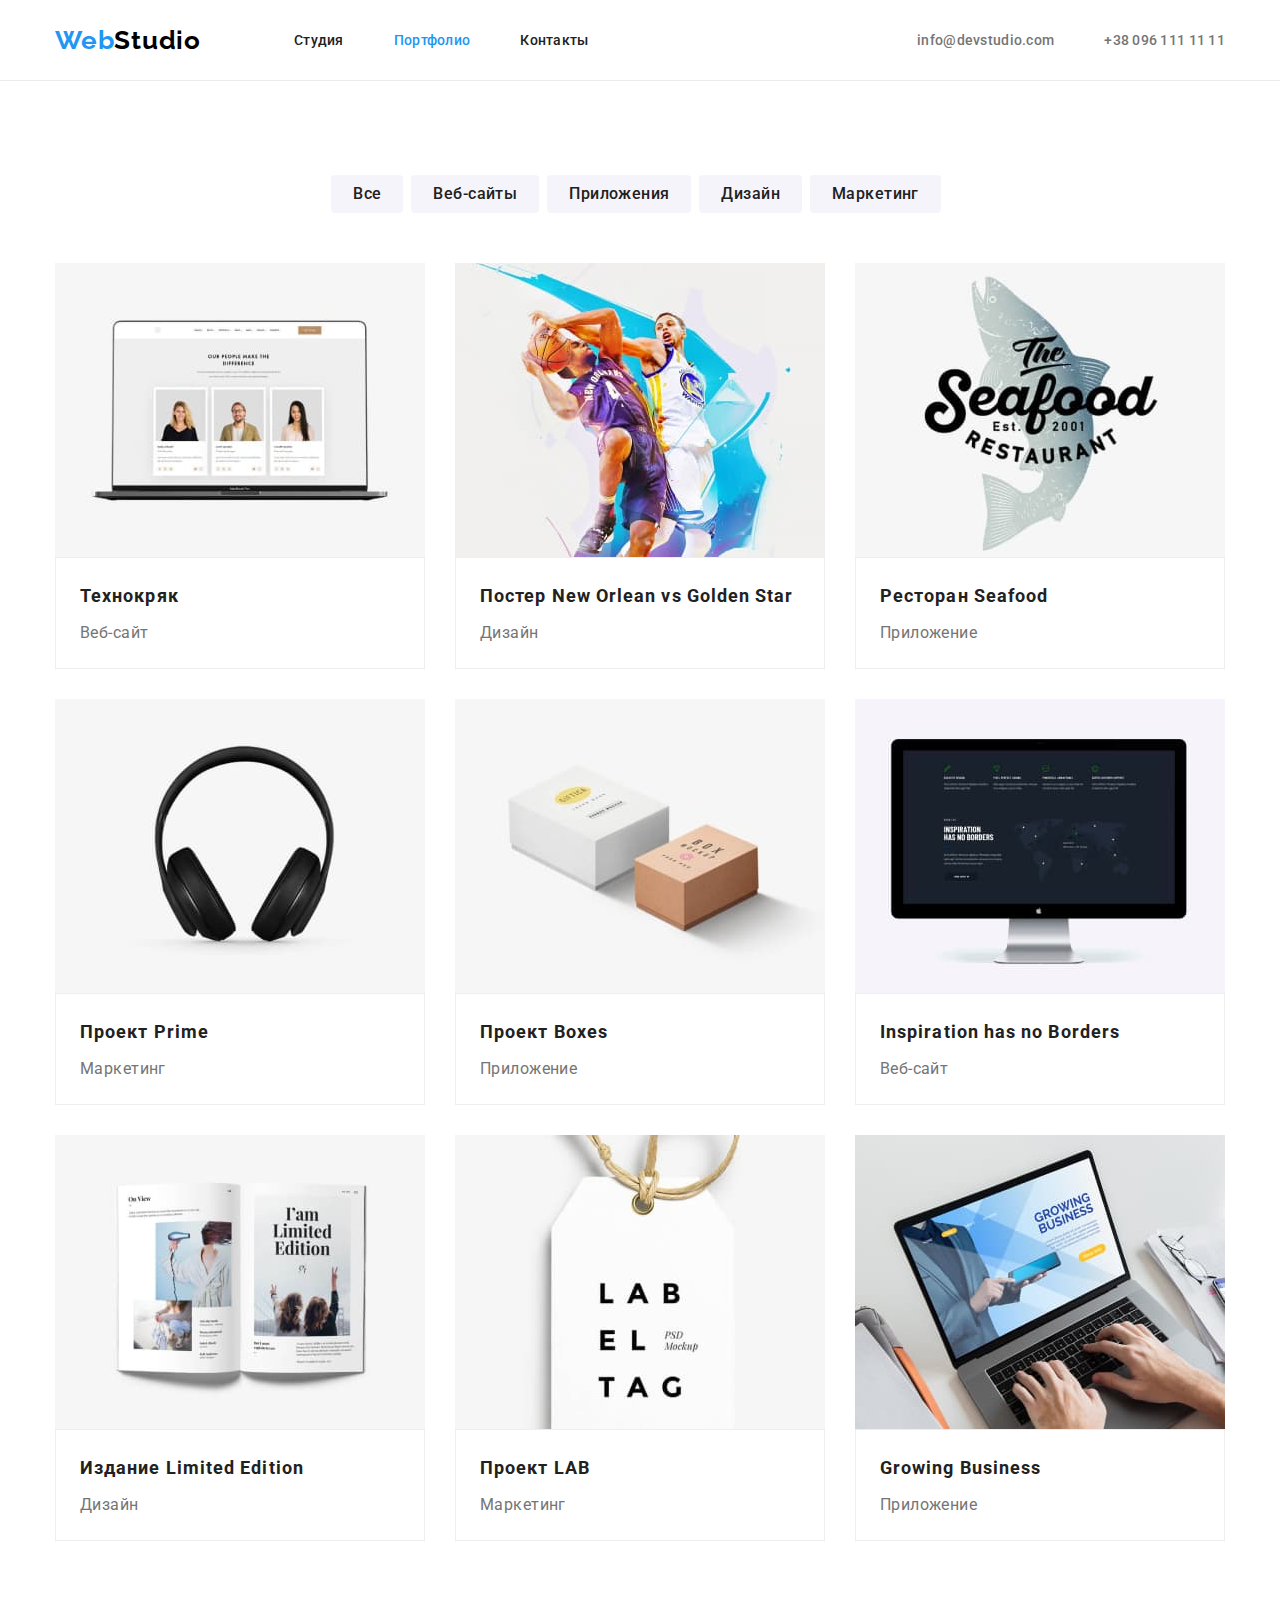
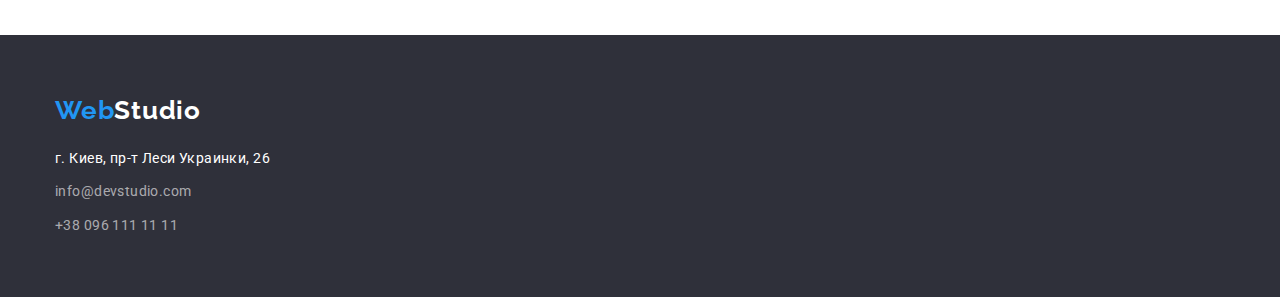
==== portfolio.html @ ef883cbe "start-1" ====
<!DOCTYPE html>
<html lang="ru">
<head>
    <meta charset="UTF-8">
    <meta http-equiv="X-UA-Compatible" content="IE=edge">
    <meta name="viewport" content="width=device-width, initial-scale=1.0">
    <title>Портфолио</title>
    <link
        rel="stylesheet"
        href="https://cdnjs.cloudflare.com/ajax/libs/modern-normalize/1.1.0/modern-normalize.min.css"
        integrity="sha512-wpPYUAdjBVSE4KJnH1VR1HeZfpl1ub8YT/NKx4PuQ5NmX2tKuGu6U/JRp5y+Y8XG2tV+wKQpNHVUX03MfMFn9Q=="
        crossorigin="anonymous"
        referrerpolicy="no-referrer"
    />
    <link rel="preconnect" href="https://fonts.googleapis.com">
    <link rel="preconnect" href="https://fonts.gstatic.com" crossorigin>
    <link href="https://fonts.googleapis.com/css2?family=Raleway:wght@700&family=Roboto:wght@400;500;700;900&display=swap" rel="stylesheet">
    <link rel="stylesheet" href="./css/reset.css">    
    <link rel="stylesheet" href="./css/styles.css">
</head>
<body>
    <header class="header">
        <div class="container header-container">
        <nav class="page-nav">
            <a  href="./index.html" lang="en" class="logo">Web<span class="logo-text-black" >Studio</span></a>
            <ul class="nav-links" >
                <li class="nav-links-item"><a class="nav-links-link" href="./index.html">Студия</a></li>
                <li class="nav-links-item"><a class="nav-links-link current-link" href="./portfolio.html">Портфолио</a></li>
                <li class="nav-links-item"><a class="nav-links-link" href="#">Контакты</a></li>
            </ul>
        </nav>
            <ul class="contacts">
                <li class="contacts-item"><a href="mailto:info@devstudio.com" lang="en" class="contacts-link"> info@devstudio.com</a></li>
                <li class="contacts-item"><a href="tel:+380961111111" class="contacts-link" >+38 096 111 11 11</a></li>
            </ul>
        </div>
    </header>
        <main>
            <h1 lang="en" hidden>portfolio</h1>

            <section class="section filter-section">
                <h2 hidden>Фильтр</h2>
                <div class="container filter-container">
                    <ul class="button-filter-list">
                        <li>
                            <button type="button" class="button-filter-item">
                                Все
                            </button>
                        </li>
                        <li>
                            <button type="button" class="button-filter-item">
                                Веб-сайты
                            </button>
                        </li>
                        <li>
                            <button type="button" class="button-filter-item">
                                Приложения
                            </button>
                        </li>
                        <li>
                            <button type="button" class="button-filter-item">
                                Дизайн
                            </button>
                            </li>
                        <li>
                            <button type="button" class="button-filter-item">
                                Маркетинг
                            </button>
                        </li>
                    </ul>
            
                    <ul class="projects-list">
                        <li class="projects-list-item item">
                            <img class="no-gap"
                            src="images/img-portfolio1.jpg"
                            alt="фото Портфолио 1"
                            width="370"
                            height="294">
                            <div class="description-projects">
                                <h3 class="description-title">Технокряк</h3>
                                <p class="description-subtitle">Веб-сайт</p>
                            </div>
                        </li>

                        <li class="projects-list-item item">
                            <img 
                                class="no-gap" 
                                src="images/img-portfolio2.jpg" 
                                alt="фото Портфолио 2" 
                                width="370" 
                                height="294">
                            <div class="description-projects">
                                <h3 class="description-title">
                                    Постер 
                                    <span lang="en">New Orlean vs Golden Star</span>
                                </h3>
                                <p class="description-subtitle">Дизайн</p>
                            </div>
                        </li>

                        <li class="projects-list-item item">
                            <img 
                                class="no-gap" 
                                src="images/img-portfolio3.jpg" 
                                alt="фото Портфолио 3" 
                                width="370" 
                                height="294">
                            <div class="description-projects">
                                <h3 class="description-title">
                                    Ресторан <span lang="en">Seafood</span>
                                </h3>
                                <p class="description-subtitle">Приложение</p>
                            </div>
                        </li>

                        <li class="projects-list-item item">
                            <img 
                                class="no-gap" 
                                src="images/img-portfolio4.jpg" 
                                alt="фото Портфолио 4" 
                                width="370" 
                                height="294">
                            <div class="description-projects">
                                <h3 class="description-title">
                                    Проект <span lang="en">Prime</span>
                                </h3>
                                <p class="description-subtitle">Маркетинг</p>
                            </div>
                        </li>

                        <li class="projects-list-item item">
                            <img 
                                class="no-gap" 
                                src="images/img-portfolio5.jpg" 
                                alt="фото Портфолио 5" 
                                width="370" 
                                height="294">
                            <div class="description-projects">
                                <h3 class="description-title">
                                    Проект <span lang="en">Boxes</span>
                                </h3>
                                <p class="description-subtitle">Приложение</p>
                            </div>
                        </li>

                        <li class="projects-list-item item">
                            <img 
                                class="no-gap" 
                                src="images/img-portfolio6.jpg" 
                                alt="фото Портфолио 6" 
                                width="370" 
                                height="294">
                            <div class="description-projects">
                                <h3  class="description-title"lang="en" >
                                    Inspiration has no Borders
                                </h3>
                                <p class="description-subtitle">Веб-сайт</p>
                            </div>
                        </li>

                        <li class="projects-list-item item">
                            <img 
                                class="no-gap" 
                                src="images/img-portfolio7.jpg" 
                                alt="фото Портфолио 7" 
                                width="370" 
                                height="294">
                            <div class="description-projects">
                                <h3 class="description-title">
                                    Издание 
                                    <span lang="en">Limited Edition</span>
                                </h3>
                                <p class="description-subtitle">Дизайн</p>
                            </div>
                        </li>

                        <li class="projects-list-item item">
                            <img 
                                class="no-gap" 
                                src="images/img-portfolio8.jpg" 
                                alt="фото Портфолио 8" 
                                width="370" 
                                height="294">
                            <div class="description-projects">
                                <h3 class="description-title">
                                    Проект <span lang="en">LAB</span>
                                </h3>
                                <p class="description-subtitle">Маркетинг</p>
                            </div>
                        </li>

                        <li class="projects-list-item item">
                            <img 
                                class="no-gap" 
                                src="images/img-portfolio9.jpg" 
                                alt="фото Портфолио 9" 
                                width="370" 
                                height="294">
                            <div class="description-projects">
                                <h3  class="description-title"lang="en">
                                    Growing Business
                                </h3>
                                <p class="description-subtitle">Приложение</p>
                            </div>
                        </li>
                    </ul>
                </div>     
            </section>


    </main>
    <footer class="footer">
        <div class="container footer-container">
            <a href="./index.html" lang="en" class="logo">Web<span class="logo-text-white">Studio</span></a>
            <address class="address">г. Киев, пр-т Леси Украинки, 26</address>
            <ul>
                <li class="contacts-list-footer">
                    <a href="mailto:info@devstudio.com" lang="en" class="contacts-list-link-footer" > info@devstudio.com</a>
                </li>
                <li class="contacts-list-footer">
                    <a href="tel:+380961111111" class="contacts-list-link-footer">+38 096 111 11 11</a>
                </li>
            </ul>
        </div>
    </footer>
</body>
</html>
---- css/styles.css ----
:root{
    --primary-color: #212121;
    --secondary-color: #757575;
    --white-color: #fff;
    --focus-hover-color: #2196F3;
    --background-color: #2F303A;
    --button-grey: #F5F4FA;
    --accent-color: #2196f3;
    --secondary-font-title: 'Raleway', sans-serif;
    --primary-font-title: 'Roboto', sans-serif;
    --secondary-background-color: #f5f4fa;
    --header-footer-background-color: #2f303a;
}

body {
    font-size: 14px;
    font-weight: 400;
    font-style: normal;
    font-family: 'Roboto', sans-serif;
    letter-spacing: 0.03em;
    color: var(--primary-color);
    background-color: var(--white-color);
}

.container {
    width: 1200px;
    margin: 0 auto;
    /* border: 1px solid red; */
    padding: 0 15px;
}

.section {
    padding: 94px 0;
}


.header-container,
.page-nav,
.contacts,
.nav-links,
.team-list,
.what-we-do-list,
.studio-about,
.button-filter-list,
.projects-list {
    display: flex;
}

.header-container{
    justify-content: space-between;
}


.logo {
    font-family: var(--secondary-font-title);
    font-weight: 700;
    font-size: 26px;
    line-height: calc(31 / 26);
    letter-spacing: 0.03em;
    color: #2196F3;
    margin-right: 93px;
}

.logo-text-black{
    color:  black;
}

.logo-text-white{
    color: white;
}

.nav-links-item + .nav-links-item {
    margin-left: 50px;
}


.contacts-item:not(:last-child) {
    margin-right: 50px;
}

.nav-links-link,
.contacts-link {
    padding: 32px 0;
    display: block;
    font-weight: 500;
    font-size: 14px;
    line-height: calc(16 / 14);
    letter-spacing: 0.02em;
    color: var(--primary-color);
}

.contacts-link{
    color: var(--secondary-color);
}

.contacts-link:focus,
.nav-links-link:focus,
.contacts-link-footer:focus,
.contacts-link:hover,
.nav-links-link:hover,
.contacts-link-footer:hover{
color: var(--focus-hover-color);
}

.page-nav {
    align-items: center;
}

.main-title-container,
.footer-container{
    background: var(--background-color);
}

.header {
    background-color: var(--white-color);
    border-bottom: 1px solid #ececec;
}


.contacts-link:focus,
.nav-links-link:hover,
.contacts-link:hover,
.nav-links-link:focus,
.contacts-list-link-footer:hover,
.contacts-list-link-footer:focus {
    color: var(--accent-color);
}

.modal-btn:hover,
.modal-btn:focus {
    background: #188ce8;
    box-shadow: 0px 4px 4px rgba(0, 0, 0, 0.15);
    border-radius: 4px;
}

.nav-links-item:current {
    color: var(--accent-color);
}

.current-link {
    color: var(--accent-color);
}

.modal-btn {
    font-family: inherit;
    font-weight: 700;
    font-size: 16px;
    font-style: inherit;
    line-height: 1.88em;
    letter-spacing: 0.06em;
    background-color: var(--accent-color);
    color: var(--white-color);
    box-shadow: 0px 4px 4px rgba(0, 0, 0, 0.15);
    border-radius: 4px;
    padding: 10px 32px;
    margin-top: 30px;
}

.main-title{
    font-weight: 900;
    font-size: 44px;
    line-height: calc(60 / 44);
    text-align: center;
    letter-spacing: 0.06em;
    text-transform: uppercase;
    color: var(--white-color);
    margin: auto;
    width: 696px;
    height: 120px;
}

.hero-section {
    background-color: var(--header-footer-background-color);
    text-align: center;
    padding: 200px 0;
}


.studio-list h3 {
    font-weight: 700;
    line-height: 1.14;
    font-size: inherit;
    text-transform: uppercase;
    margin-bottom: 10px;
}


.studio-list-text{
    line-height: 1.71em;
    color: var(--secondary-color);
    width: 270px;
} 

.what-we-do-section {
    background-color: var(--white-color);
    padding-bottom: 94px;
}

.our-work-title,
.team-title{
    font-weight: 700;
    font-size: 36px;
    line-height: calc(42 / 36);
    text-align: center;
    letter-spacing: 0.03em;
    color: var(--primary-color);
    margin-bottom: 50px;
}

.our-work-img {
    width: 370px;
    mix-blend-mode: normal;
}

.section h2 {
    margin-bottom: 50px;
}

.team-section {
    background-color: var(--secondary-background-color);
}

.team-list-item {
    background-color: var(--white-color);
    box-shadow: 0px 1px 3px rgba(0, 0, 0, 0.12), 0px 1px 1px rgba(0, 0, 0, 0.14),
    0px 2px 1px rgba(0, 0, 0, 0.2);
    border-radius: 0px 0px 4px 4px;
}

.team-names{
    font-weight: 500;
    font-size: 16px;
    line-height: calc(19 / 16);
    letter-spacing: 0.03em;
    color: var(--primary-color);
    text-align: center;
    margin-bottom: 10px;
}

.description-team {
    padding: 30px 0;
}

.studio-list:not(:last-child),
.our-work-img:not(:last-child),
.team-list-item:not(:last-child) {
    margin-right: 30px;
}

.team-position{
    font-size: 16px;
    line-height: calc(19 / 16);
    letter-spacing: 0.03em;
    text-align: center;
    color: var(--secondary-color);
}


.footer {
    background-color: var(--header-footer-background-color);
    padding: 60px 0;
}


.address{
    font-style: normal;
    font-weight: normal;
    font-size: 14px;
    line-height: calc(24 / 14);
    letter-spacing: 0.03em;
    color: var(--white-color);
    margin-top: 20px;
    margin-bottom: 9px;
}

.contacts-list-link-footer{
font-weight: normal;
font-size: 14px;
line-height: calc(24 / 14);
letter-spacing: 0.03em;
color: rgba(255, 255, 255, 0.6);
}

.contacts-list-footer:not(:last-child) {
    margin-bottom: 9px;
    line-height: 1.71em;
}

/* PORTFOLIO*/

.button-filter-item {
    font-family: inherit;
    font-style: inherit;
    font-weight: 500;
    font-size: 16px;
    line-height: 1.63em;
    align-items: center;
    text-align: center;
    border-radius: 4px;
    letter-spacing: inherit;
    color: inherit;
    background: var(--secondary-background-color);
    border-radius: 4px;
    height: 38px;
    padding: 6px 22px;
    margin: 0 8px 50px 0;
}
.button-filter-item + .button-filter-item + .button-filter-item {
    margin-right: 30px;
}

.button-filter-item:hover,
.button-filter-item:focus {
    color: var(--white-color);
    background-color: var(--accent-color);
    box-shadow: 0px 3px 1px rgba(0, 0, 0, 0.1), 0px 1px 2px rgba(0, 0, 0, 0.08),
    0px 2px 2px rgba(0, 0, 0, 0.12);
}
.description-title {
    font-weight: 700;
    font-size: 18px;
    line-height: 2em;
    letter-spacing: 0.06em;
    margin-bottom: 4px;
}
.description-subtitle {
    font-size: 16px;
    line-height: 1.88em;
    color: var(--secondary-color);
}
.description-projects {
    padding: 20px 24px;
}
.filter-section {
    background-color: var(--white-color);
}
.button-filter-list {
    justify-content: center;
}

.projects-list {
    flex-wrap: wrap;
    margin: -15px;
}
.projects-list-item {
    margin: 15px;

    flex-basis: calc(100% / 3 - 30px);
}
.description-projects {
    border: 1px solid #eeeeee;
    overflow: hidden;
}

.no-gap {
    display: block;
}
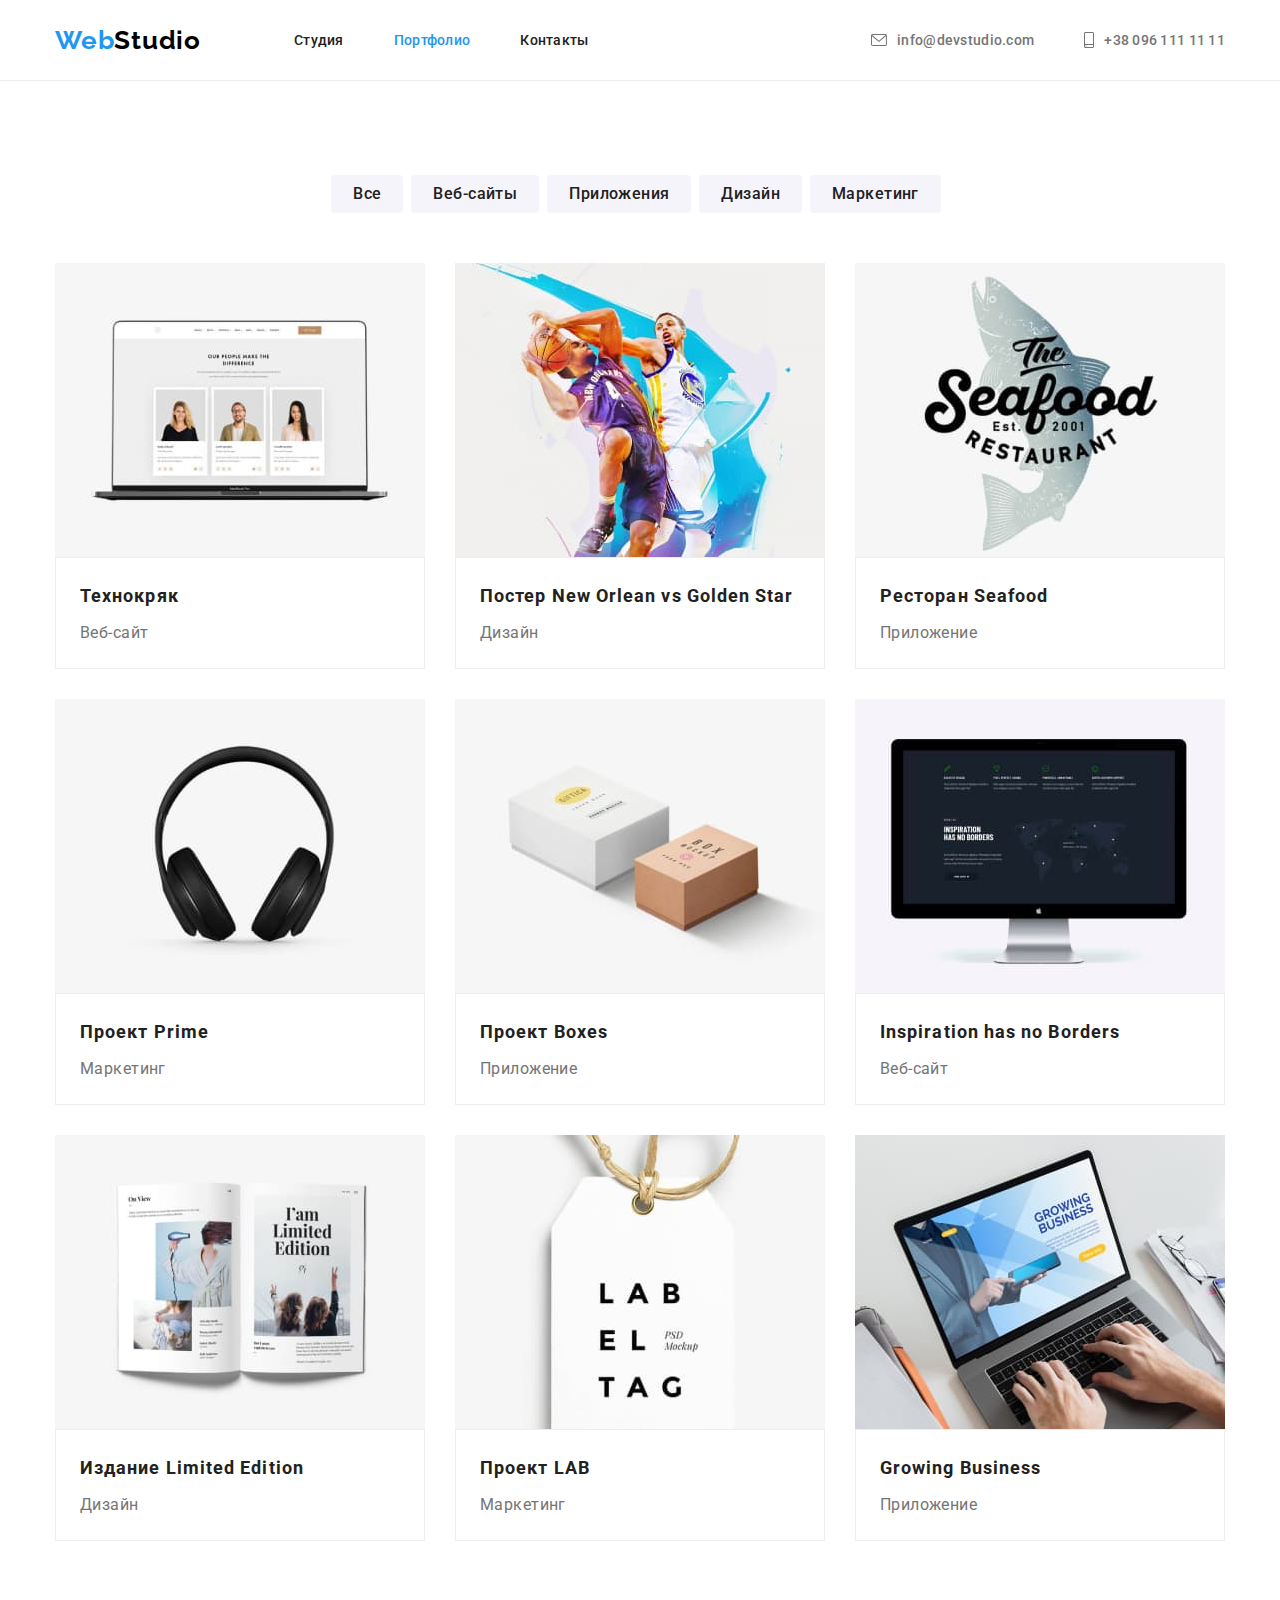
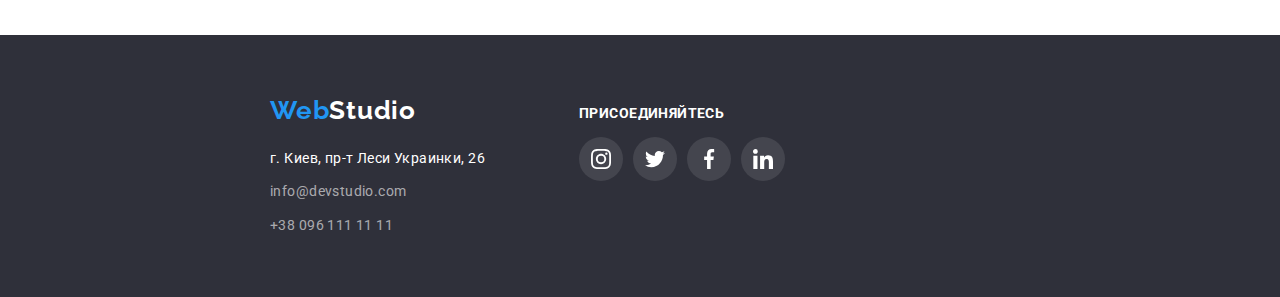
==== commit 9cdce85f: "hw-4-fin1" ====
--- a/portfolio.html
+++ b/portfolio.html
@@ -30,8 +30,22 @@
             </ul>
         </nav>
             <ul class="contacts">
-                <li class="contacts-item"><a href="mailto:info@devstudio.com" lang="en" class="contacts-link"> info@devstudio.com</a></li>
-                <li class="contacts-item"><a href="tel:+380961111111" class="contacts-link" >+38 096 111 11 11</a></li>
+                <li class="contacts-item">
+                    <a href="mailto:info@devstudio.com" lang="en" class="contacts-link">
+                        <svg class="header-contacts-svg" width="16px" height="12px">
+                            <use href="./images/sprite-svg.svg#icon-envelope"></use>
+                        </svg>
+                        info@devstudio.com
+                    </a>
+                </li>
+                <li class="contacts-item">
+                    <a href="tel:+380961111111" class="contacts-link">
+                        <svg class="header-contacts-svg" width="10px" height="16px">
+                            <use href="./images/sprite-svg.svg#icon-smartphone"></use>
+                        </svg>
+                        +38 096 111 11 11
+                    </a>
+                </li>
             </ul>
         </div>
     </header>
@@ -211,14 +225,60 @@
     </main>
     <footer class="footer">
         <div class="container footer-container">
-            <a href="./index.html" lang="en" class="logo">Web<span class="logo-text-white">Studio</span></a>
-            <address class="address">г. Киев, пр-т Леси Украинки, 26</address>
-            <ul>
-                <li class="contacts-list-footer">
-                    <a href="mailto:info@devstudio.com" lang="en" class="contacts-list-link-footer" > info@devstudio.com</a>
-                </li>
-                <li class="contacts-list-footer">
-                    <a href="tel:+380961111111" class="contacts-list-link-footer">+38 096 111 11 11</a>
+            <ul class="footer-contacts-boxes">
+                <li class="contacts-box">
+                    <a href="./index.html" lang="en" class="logo">Web<span class="logo-text-white">Studio</span></a>
+                    <address class="address">г. Киев, пр-т Леси Украинки, 26</address>
+                    <ul>
+                        <li class="contacts-list-footer">
+                            <a href="mailto:info@devstudio.com" lang="en" class="contacts-list-link-footer">
+                                info@devstudio.com</a>
+                        </li>
+                        <li class="contacts-list-footer">
+                            <a href="tel:+380961111111" class="contacts-list-link-footer">+38 096 111 11 11</a>
+                        </li>
+                    </ul>
+                </li>
+                <li class="footer-social-box">
+                    <h3 class="footer-social-title">ПРИСОЕДИНЯЙТЕСЬ</h3>
+                    <ul class="footer-social-list">
+                        <li class="footer-social-list-item">
+                            <button type="button" class="button-footer-social-list">
+                                <a href="" class="footer-list-social-link">
+                                    <svg class="footer-list-social-svg">
+                                        <use href="./images/sprite-svg.svg#icon-instagram"></use>
+                                    </svg>
+                                </a>
+                            </button>
+                        </li>
+                        <li class="footer-social-list-item">
+                            <button type="button" class="button-footer-social-list">
+                                <a href="" class="footer-list-social-link">
+                                    <svg class="footer-list-social-svg">
+                                        <use href="./images/sprite-svg.svg#icon-twitter"></use>
+                                    </svg>
+                                </a>
+                            </button>
+                        </li>
+                        <li class="footer-social-list-item">
+                            <button type="button" class="button-footer-social-list">
+                                <a href="" class="footer-list-social-link">
+                                    <svg class="footer-list-social-svg">
+                                        <use href="./images/sprite-svg.svg#icon-facebook"></use>
+                                    </svg>
+                                </a>
+                            </button>
+                        </li>
+                        <li class="footer-social-list-item">
+                            <button type="button" class="button-footer-social-list">
+                                <a href="" class="footer-list-social-link">
+                                    <svg class="footer-list-social-svg">
+                                        <use href="./images/sprite-svg.svg#icon-linkedin"></use>
+                                    </svg>
+                                </a>
+                            </button>
+                        </li>
+                    </ul>
                 </li>
             </ul>
         </div>
--- a/css/styles.css
+++ b/css/styles.css
@@ -10,6 +10,7 @@
     --primary-font-title: 'Roboto', sans-serif;
     --secondary-background-color: #f5f4fa;
     --header-footer-background-color: #2f303a;
+    --grey-icons-AFB1B8: #AFB1B8;
 }
 
 body {
@@ -25,7 +26,7 @@
 .container {
     width: 1200px;
     margin: 0 auto;
-    /* border: 1px solid red; */
+    /*border: 1px solid red; */
     padding: 0 15px;
 }
 
@@ -42,7 +43,8 @@
 .what-we-do-list,
 .studio-about,
 .button-filter-list,
-.projects-list {
+.projects-list,
+.clients-list {
     display: flex;
 }
 
@@ -90,15 +92,24 @@
 }
 
 .contacts-link{
+    display: flex;
+    align-items: center;
     color: var(--secondary-color);
-}
+    gap: 10px;
+}
+
+.header-contacts-svg {
+    fill: currentColor;
+}
+
+
 
 .contacts-link:focus,
 .nav-links-link:focus,
 .contacts-link-footer:focus,
 .contacts-link:hover,
 .nav-links-link:hover,
-.contacts-link-footer:hover{
+.contacts-link-footer:hover {
 color: var(--focus-hover-color);
 }
 
@@ -173,7 +184,20 @@
     background-color: var(--header-footer-background-color);
     text-align: center;
     padding: 200px 0;
-}
+    max-width: 1600px;
+    height: 600px;
+    margin-left: auto;
+    margin-right: auto;
+    background-image: linear-gradient(
+        to right,
+        rgba(47, 48, 58, 0.4),
+        rgba(47, 48, 58, 0.4)),
+    url(../images/img-bg.jpg);
+    background-repeat: no-repeat;
+    background-position: center;
+    background-size: cover;
+}
+
 
 
 .studio-list h3 {
@@ -184,20 +208,34 @@
     margin-bottom: 10px;
 }
 
-
-.studio-list-text{
+.button-studio-list {
+    display: flex;
+    margin: 0 0 30px 0;
+    padding: 25px 100px;
+    width: 270px;
+    height: 120px;
+    border-radius: 4px;
+    background-color: rgba(245, 244, 250, 1);
+}
+
+
+.studio-list-text {
     line-height: 1.71em;
     color: var(--secondary-color);
     width: 270px;
 } 
 
+
+
+
 .what-we-do-section {
     background-color: var(--white-color);
     padding-bottom: 94px;
 }
 
 .our-work-title,
-.team-title{
+.team-title,
+.clients-title{
     font-weight: 700;
     font-size: 36px;
     line-height: calc(42 / 36);
@@ -211,6 +249,8 @@
     width: 370px;
     mix-blend-mode: normal;
 }
+
+
 
 .section h2 {
     margin-bottom: 50px;
@@ -237,6 +277,84 @@
     margin-bottom: 10px;
 }
 
+.team-social-list {
+    display: inline-flex;
+    margin-right: 32px;
+    margin-left: 32px;
+}
+
+.team-social-list-item {
+    margin-top: 16px;
+}
+
+.team-social-list-item:not(:last-child) {
+    margin-right: 10px;
+}
+
+.button-team-social-list {
+    width: 44px;
+    height: 44px;
+    border-radius: 50%;
+    background-color: var(--white-color);
+    color: var(--white-color);
+}
+
+.button-team-social-list:focus,
+.button-team-social-list:hover {
+    background-color: var(--focus-hover-color);
+    color: var(--white-color);
+}
+
+.team-list-svg {
+    width: 44px;
+    height: 44px;
+    padding: 12px;
+    fill: var(--grey-icons-AFB1B8)
+}
+
+
+.team-list-svg:hover {
+    fill: var(--white-color);
+}
+
+
+
+.clients-list {
+gap: 30px;
+}
+
+.button-clients-list{
+    display: flex;
+    box-sizing: border-box;
+    width: 170px;
+    height: 92px;
+    border-radius: 4px;
+    background-color: var(--white-color);
+    border: 1px solid var(--grey-icons-AFB1B8);
+}
+
+.button-clients-list:hover,
+.button-clients-list:focus {
+border: 1px solid var(--focus-hover-color);
+}
+
+.clients-list-link {
+    width: 170px;
+    height: 92px;
+}
+
+.clients-icon-svg {
+    width: 170px;
+    height: 92px;
+    padding: 16px 32px;
+    fill: var(--grey-icons-AFB1B8);
+}
+
+.clients-icon-svg:hover,
+.clients-icon-svg:focus {
+    fill: var(--focus-hover-color);
+}
+
 .description-team {
     padding: 30px 0;
 }
@@ -261,6 +379,10 @@
     padding: 60px 0;
 }
 
+.footer-contacts-boxes {
+    display: flex;
+    margin-left: 215px;
+}
 
 .address{
     font-style: normal;
@@ -285,6 +407,62 @@
     margin-bottom: 9px;
     line-height: 1.71em;
 }
+
+.footer-social-box {
+    margin-left: 70px;
+}
+
+.footer-social-title {
+    font-family: 'Roboto';
+    font-style: normal;
+    font-weight: 700;
+    font-size: 14px;
+    line-height: 16px;
+    color: var(--white-color);
+    margin-top: 10px;
+    align-items: baseline;
+}
+
+.footer-social-list {
+    display: inline-flex;
+    margin-right: 32px;
+}
+
+.footer-social-list-item {
+    margin-top: 16px;
+}
+
+.footer-social-list-item:not(:last-child) {
+    margin-right: 10px;
+}
+
+.button-footer-social-list {
+    width: 44px;
+    height: 44px;
+    border-radius: 50%;
+    background-color: rgba(255, 255, 255, 0.1);
+}
+
+.button-footer-social-list:hover,
+.button-footer-social-list:focus {
+background-color: var(--accent-color)
+}
+
+
+.footer-list-social-svg {
+    width: 44px;
+    height: 44px;
+    padding: 12px;
+    fill: var(--white-color)
+}
+
+/*.footer-list-social-svg:hover,
+.footer-list-social-svg:focus {
+    fill: var(--white-color);
+}*/
+
+
+
 
 /* PORTFOLIO*/
 
@@ -344,9 +522,13 @@
 }
 .projects-list-item {
     margin: 15px;
-
     flex-basis: calc(100% / 3 - 30px);
 }
+.projects-list-item:hover {
+    box-shadow: 0px 1px 3px rgba(0, 0, 0, 0.12), 0px 1px 1px rgba(0, 0, 0, 0.14),
+    0px 2px 1px rgba(0, 0, 0, 0.2);
+}
+
 .description-projects {
     border: 1px solid #eeeeee;
     overflow: hidden;
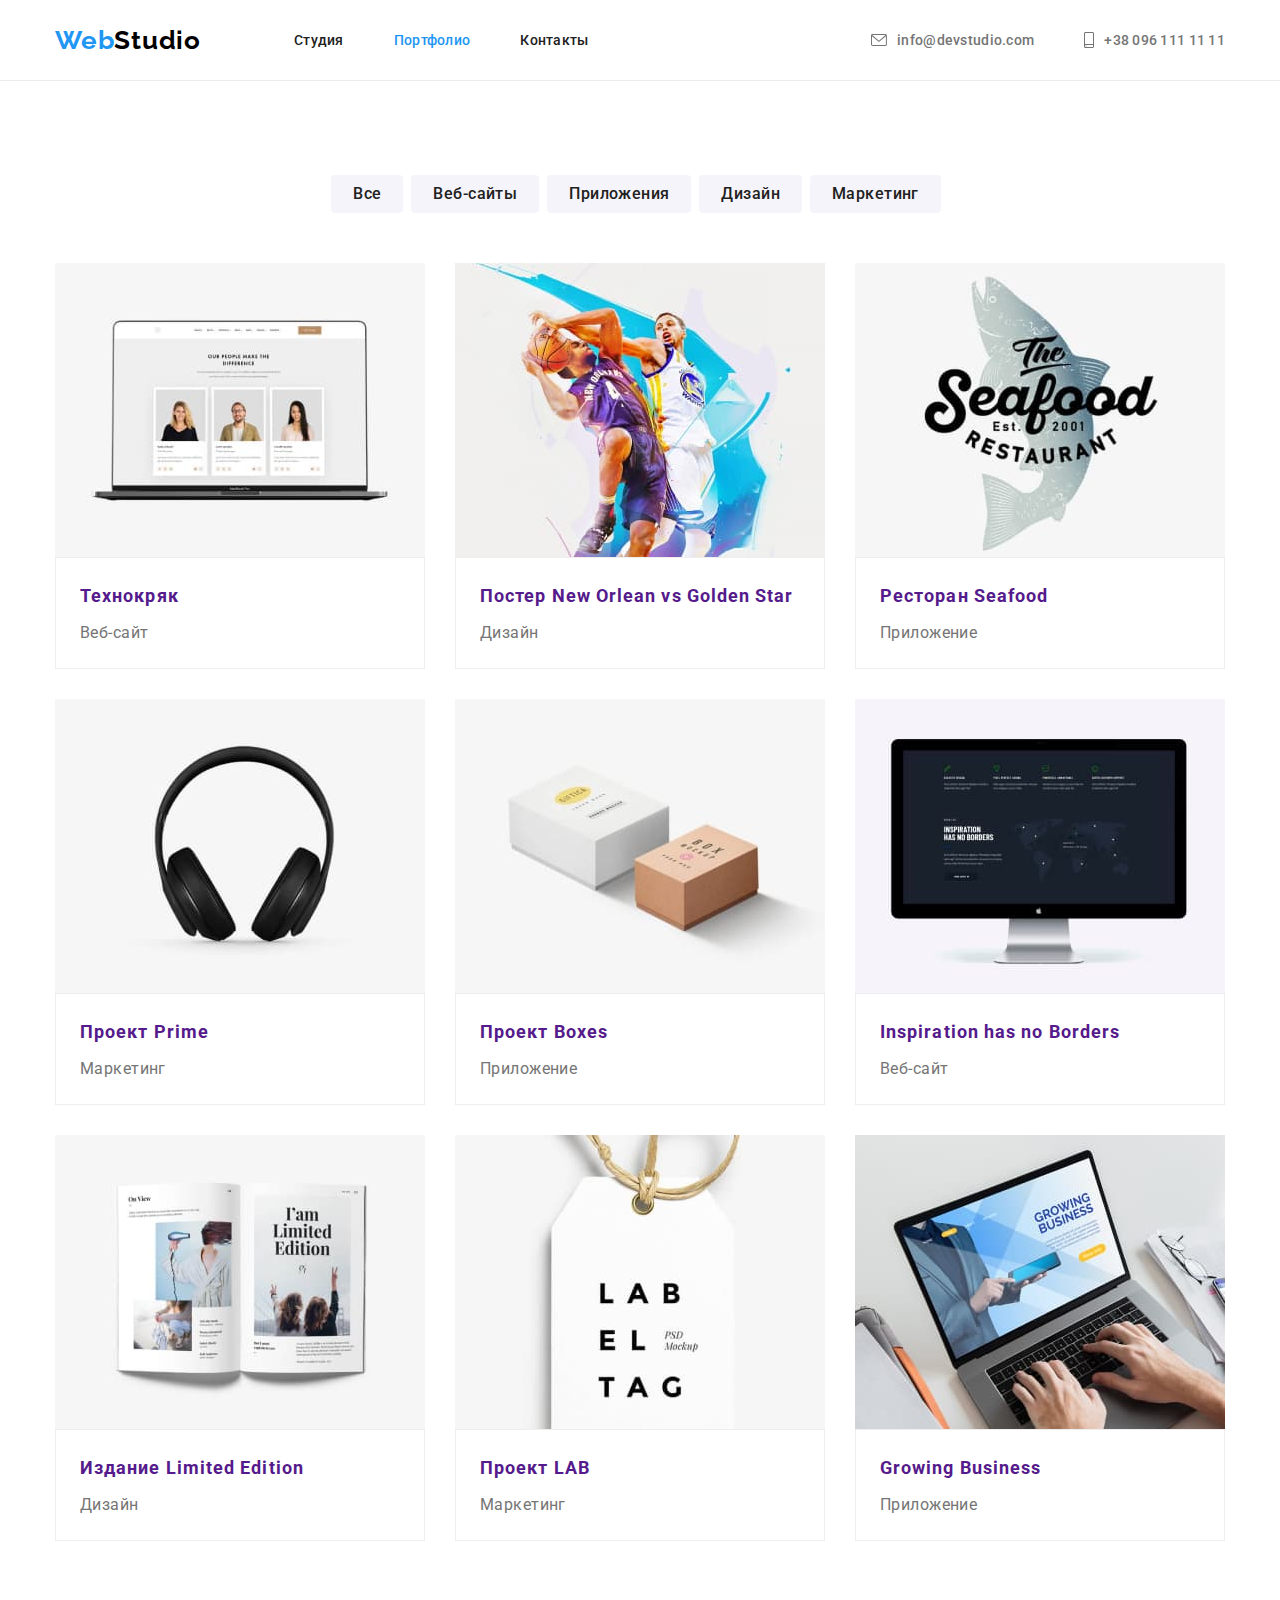
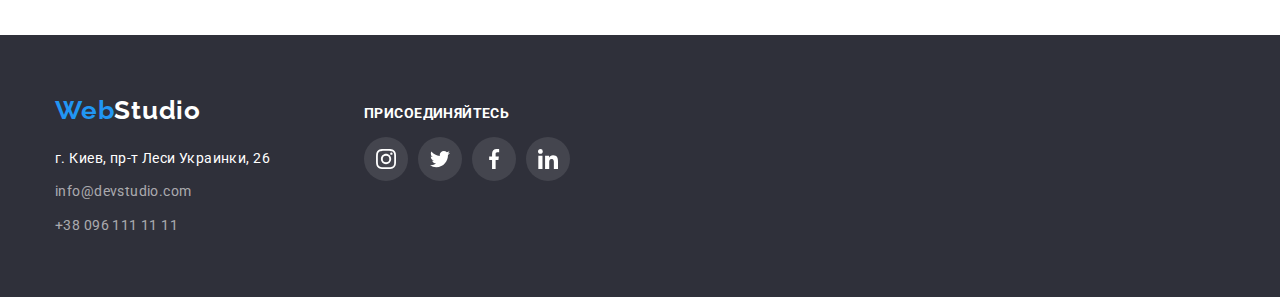
==== commit a6800d6f: "mentor-fixes" ====
--- a/portfolio.html
+++ b/portfolio.html
@@ -84,139 +84,157 @@
                     </ul>
             
                     <ul class="projects-list">
-                        <li class="projects-list-item item">
-                            <img class="no-gap"
-                            src="images/img-portfolio1.jpg"
-                            alt="фото Портфолио 1"
-                            width="370"
-                            height="294">
-                            <div class="description-projects">
-                                <h3 class="description-title">Технокряк</h3>
-                                <p class="description-subtitle">Веб-сайт</p>
-                            </div>
-                        </li>
-
-                        <li class="projects-list-item item">
-                            <img 
-                                class="no-gap" 
-                                src="images/img-portfolio2.jpg" 
-                                alt="фото Портфолио 2" 
-                                width="370" 
+                        <a href="" class="projects-list-link">
+                            <li class="projects-list-item item">
+                                <img class="no-gap"
+                                src="images/img-portfolio1.jpg"
+                                alt="фото Портфолио 1"
+                                width="370"
                                 height="294">
-                            <div class="description-projects">
-                                <h3 class="description-title">
-                                    Постер 
-                                    <span lang="en">New Orlean vs Golden Star</span>
-                                </h3>
-                                <p class="description-subtitle">Дизайн</p>
-                            </div>
-                        </li>
-
-                        <li class="projects-list-item item">
-                            <img 
-                                class="no-gap" 
-                                src="images/img-portfolio3.jpg" 
-                                alt="фото Портфолио 3" 
-                                width="370" 
-                                height="294">
-                            <div class="description-projects">
-                                <h3 class="description-title">
-                                    Ресторан <span lang="en">Seafood</span>
-                                </h3>
-                                <p class="description-subtitle">Приложение</p>
-                            </div>
-                        </li>
-
-                        <li class="projects-list-item item">
-                            <img 
-                                class="no-gap" 
-                                src="images/img-portfolio4.jpg" 
-                                alt="фото Портфолио 4" 
-                                width="370" 
-                                height="294">
-                            <div class="description-projects">
-                                <h3 class="description-title">
-                                    Проект <span lang="en">Prime</span>
-                                </h3>
-                                <p class="description-subtitle">Маркетинг</p>
-                            </div>
-                        </li>
-
-                        <li class="projects-list-item item">
-                            <img 
-                                class="no-gap" 
-                                src="images/img-portfolio5.jpg" 
-                                alt="фото Портфолио 5" 
-                                width="370" 
-                                height="294">
-                            <div class="description-projects">
-                                <h3 class="description-title">
-                                    Проект <span lang="en">Boxes</span>
-                                </h3>
-                                <p class="description-subtitle">Приложение</p>
-                            </div>
-                        </li>
-
-                        <li class="projects-list-item item">
-                            <img 
-                                class="no-gap" 
-                                src="images/img-portfolio6.jpg" 
-                                alt="фото Портфолио 6" 
-                                width="370" 
-                                height="294">
-                            <div class="description-projects">
-                                <h3  class="description-title"lang="en" >
-                                    Inspiration has no Borders
-                                </h3>
-                                <p class="description-subtitle">Веб-сайт</p>
-                            </div>
-                        </li>
-
-                        <li class="projects-list-item item">
-                            <img 
-                                class="no-gap" 
-                                src="images/img-portfolio7.jpg" 
-                                alt="фото Портфолио 7" 
-                                width="370" 
-                                height="294">
-                            <div class="description-projects">
-                                <h3 class="description-title">
-                                    Издание 
-                                    <span lang="en">Limited Edition</span>
-                                </h3>
-                                <p class="description-subtitle">Дизайн</p>
-                            </div>
-                        </li>
-
-                        <li class="projects-list-item item">
-                            <img 
-                                class="no-gap" 
-                                src="images/img-portfolio8.jpg" 
-                                alt="фото Портфолио 8" 
-                                width="370" 
-                                height="294">
-                            <div class="description-projects">
-                                <h3 class="description-title">
-                                    Проект <span lang="en">LAB</span>
-                                </h3>
-                                <p class="description-subtitle">Маркетинг</p>
-                            </div>
-                        </li>
-
-                        <li class="projects-list-item item">
-                            <img 
-                                class="no-gap" 
-                                src="images/img-portfolio9.jpg" 
-                                alt="фото Портфолио 9" 
-                                width="370" 
-                                height="294">
-                            <div class="description-projects">
-                                <h3  class="description-title"lang="en">
-                                    Growing Business
-                                </h3>
-                                <p class="description-subtitle">Приложение</p>
-                            </div>
-                        </li>
+                                <div class="description-projects">
+                                    <h3 class="description-title">Технокряк</h3>
+                                    <p class="description-subtitle">Веб-сайт</p>
+                                </div>
+                            </li>
+                        </a>
+
+                        <a href="" class="projects-list-link">
+                            <li class="projects-list-item item">
+                                <img 
+                                    class="no-gap" 
+                                    src="images/img-portfolio2.jpg" 
+                                    alt="фото Портфолио 2" 
+                                    width="370" 
+                                    height="294">
+                                <div class="description-projects">
+                                    <h3 class="description-title">
+                                        Постер 
+                                        <span lang="en">New Orlean vs Golden Star</span>
+                                    </h3>
+                                    <p class="description-subtitle">Дизайн</p>
+                                </div>
+                            </li>
+                        </a>
+
+                        <a href="" class="projects-list-link">
+                            <li class="projects-list-item item">
+                                <img 
+                                    class="no-gap" 
+                                    src="images/img-portfolio3.jpg" 
+                                    alt="фото Портфолио 3" 
+                                    width="370" 
+                                    height="294">
+                                <div class="description-projects">
+                                    <h3 class="description-title">
+                                        Ресторан <span lang="en">Seafood</span>
+                                    </h3>
+                                    <p class="description-subtitle">Приложение</p>
+                                </div>
+                            </li>
+                        </a>
+
+                        <a href="" class="projects-list-link">
+                            <li class="projects-list-item item">
+                                <img 
+                                    class="no-gap" 
+                                    src="images/img-portfolio4.jpg" 
+                                    alt="фото Портфолио 4" 
+                                    width="370" 
+                                    height="294">
+                                <div class="description-projects">
+                                    <h3 class="description-title">
+                                        Проект <span lang="en">Prime</span>
+                                    </h3>
+                                    <p class="description-subtitle">Маркетинг</p>
+                                </div>
+                            </li>
+                        </a>
+
+                        <a href="" class="projects-list-link">
+                            <li class="projects-list-item item">
+                                <img 
+                                    class="no-gap" 
+                                    src="images/img-portfolio5.jpg" 
+                                    alt="фото Портфолио 5" 
+                                    width="370" 
+                                    height="294">
+                                <div class="description-projects">
+                                    <h3 class="description-title">
+                                        Проект <span lang="en">Boxes</span>
+                                    </h3>
+                                    <p class="description-subtitle">Приложение</p>
+                                </div>
+                            </li>
+                        </a>
+
+                        <a href="" class="projects-list-link">
+                            <li class="projects-list-item item">
+                                <img 
+                                    class="no-gap" 
+                                    src="images/img-portfolio6.jpg" 
+                                    alt="фото Портфолио 6" 
+                                    width="370" 
+                                    height="294">
+                                <div class="description-projects">
+                                    <h3  class="description-title"lang="en" >
+                                        Inspiration has no Borders
+                                    </h3>
+                                    <p class="description-subtitle">Веб-сайт</p>
+                                </div>
+                            </li>
+                        </a>
+
+                        <a href="" class="projects-list-link">
+                            <li class="projects-list-item item">
+                                <img 
+                                    class="no-gap" 
+                                    src="images/img-portfolio7.jpg" 
+                                    alt="фото Портфолио 7" 
+                                    width="370" 
+                                    height="294">
+                                <div class="description-projects">
+                                    <h3 class="description-title">
+                                        Издание 
+                                        <span lang="en">Limited Edition</span>
+                                    </h3>
+                                    <p class="description-subtitle">Дизайн</p>
+                                </div>
+                            </li>
+                        </a>
+
+                        <a href="" class="projects-list-link">
+                            <li class="projects-list-item item">
+                                <img 
+                                    class="no-gap" 
+                                    src="images/img-portfolio8.jpg" 
+                                    alt="фото Портфолио 8" 
+                                    width="370" 
+                                    height="294">
+                                <div class="description-projects">
+                                    <h3 class="description-title">
+                                        Проект <span lang="en">LAB</span>
+                                    </h3>
+                                    <p class="description-subtitle">Маркетинг</p>
+                                </div>
+                            </li>
+                        </a>
+
+                        <a href="" class="projects-list-link">
+                            <li class="projects-list-item item">
+                                <img 
+                                    class="no-gap" 
+                                    src="images/img-portfolio9.jpg" 
+                                    alt="фото Портфолио 9" 
+                                    width="370" 
+                                    height="294">
+                                <div class="description-projects">
+                                    <h3  class="description-title"lang="en">
+                                        Growing Business
+                                    </h3>
+                                    <p class="description-subtitle">Приложение</p>
+                                </div>
+                            </li>
+                        </a>
                     </ul>
                 </div>     
             </section>
@@ -243,40 +261,32 @@
                     <h3 class="footer-social-title">ПРИСОЕДИНЯЙТЕСЬ</h3>
                     <ul class="footer-social-list">
                         <li class="footer-social-list-item">
-                            <button type="button" class="button-footer-social-list">
-                                <a href="" class="footer-list-social-link">
-                                    <svg class="footer-list-social-svg">
-                                        <use href="./images/sprite-svg.svg#icon-instagram"></use>
-                                    </svg>
-                                </a>
-                            </button>
-                        </li>
-                        <li class="footer-social-list-item">
-                            <button type="button" class="button-footer-social-list">
-                                <a href="" class="footer-list-social-link">
-                                    <svg class="footer-list-social-svg">
-                                        <use href="./images/sprite-svg.svg#icon-twitter"></use>
-                                    </svg>
-                                </a>
-                            </button>
-                        </li>
-                        <li class="footer-social-list-item">
-                            <button type="button" class="button-footer-social-list">
-                                <a href="" class="footer-list-social-link">
-                                    <svg class="footer-list-social-svg">
-                                        <use href="./images/sprite-svg.svg#icon-facebook"></use>
-                                    </svg>
-                                </a>
-                            </button>
-                        </li>
-                        <li class="footer-social-list-item">
-                            <button type="button" class="button-footer-social-list">
-                                <a href="" class="footer-list-social-link">
-                                    <svg class="footer-list-social-svg">
-                                        <use href="./images/sprite-svg.svg#icon-linkedin"></use>
-                                    </svg>
-                                </a>
-                            </button>
+                            <a href="" class="footer-social-list-link">
+                                <svg class="footer-list-svg" width="20" height="20">
+                                    <use href="./images/sprite-svg.svg#icon-instagram"></use>
+                                </svg>
+                            </a>
+                        </li>
+                        <li class="footer-social-list-item">
+                            <a href="" class="footer-social-list-link">
+                                <svg class="footer-list-svg" width="20" height="20">
+                                    <use href="./images/sprite-svg.svg#icon-twitter"></use>
+                                </svg>
+                            </a>
+                        </li>
+                        <li class="footer-social-list-item">
+                            <a href="" class="footer-social-list-link">
+                                <svg class="footer-list-svg" width="20" height="20">
+                                    <use href="./images/sprite-svg.svg#icon-facebook"></use>
+                                </svg>
+                            </a>
+                        </li>
+                        <li class="footer-social-list-item">
+                            <a href="" class="footer-social-list-link">
+                                <svg class="footer-list-svg" width="20" height="20">
+                                    <use href="./images/sprite-svg.svg#icon-linkedin"></use>
+                                </svg>
+                            </a>
                         </li>
                     </ul>
                 </li>
--- a/css/styles.css
+++ b/css/styles.css
@@ -185,7 +185,6 @@
     text-align: center;
     padding: 200px 0;
     max-width: 1600px;
-    height: 600px;
     margin-left: auto;
     margin-right: auto;
     background-image: linear-gradient(
@@ -208,7 +207,7 @@
     margin-bottom: 10px;
 }
 
-.button-studio-list {
+.box-studio-list {
     display: flex;
     margin: 0 0 30px 0;
     padding: 25px 100px;
@@ -233,9 +232,7 @@
     padding-bottom: 94px;
 }
 
-.our-work-title,
-.team-title,
-.clients-title{
+.title {
     font-weight: 700;
     font-size: 36px;
     line-height: calc(42 / 36);
@@ -278,82 +275,70 @@
 }
 
 .team-social-list {
-    display: inline-flex;
-    margin-right: 32px;
-    margin-left: 32px;
-}
-
-.team-social-list-item {
+    display: flex;
+    justify-content: center;
     margin-top: 16px;
-}
-
-.team-social-list-item:not(:last-child) {
-    margin-right: 10px;
-}
-
-.button-team-social-list {
+    gap: 10px;
+}
+
+.team-social-list-link {
+    display: flex;
+    align-items: center;
+    justify-content: center;
+    cursor: pointer;
     width: 44px;
     height: 44px;
+    background-color: var(--white-color);
+    color: var(--grey-icons-AFB1B8);
     border-radius: 50%;
-    background-color: var(--white-color);
-    color: var(--white-color);
-}
-
-.button-team-social-list:focus,
-.button-team-social-list:hover {
+}
+
+.team-social-list-link:hover,
+.team-social-list-link:focus {
     background-color: var(--focus-hover-color);
     color: var(--white-color);
 }
 
 .team-list-svg {
-    width: 44px;
-    height: 44px;
-    padding: 12px;
-    fill: var(--grey-icons-AFB1B8)
-}
-
-
-.team-list-svg:hover {
-    fill: var(--white-color);
-}
-
+    fill: currentColor
+}
 
 
 .clients-list {
-gap: 30px;
-}
-
-.button-clients-list{
-    display: flex;
-    box-sizing: border-box;
-    width: 170px;
+    display: flex;
+    justify-content: center;
+    gap: 30px;
+}
+
+.clients-list-item {
+    width: calc(100% / 6);
+    
+} 
+
+.clients-list-link{
+    display: flex;
+    align-items: center;
+    justify-content: center;
     height: 92px;
+    cursor: pointer;
     border-radius: 4px;
     background-color: var(--white-color);
     border: 1px solid var(--grey-icons-AFB1B8);
-}
-
-.button-clients-list:hover,
-.button-clients-list:focus {
-border: 1px solid var(--focus-hover-color);
-}
-
-.clients-list-link {
-    width: 170px;
-    height: 92px;
-}
+    color: var(--grey-icons-AFB1B8);
+}
+
+.clients-list-link:focus,
+.clients-list-link:hover {
+    border:1px solid var(--focus-hover-color);
+    color: var(--focus-hover-color);
+}
+
 
 .clients-icon-svg {
-    width: 170px;
-    height: 92px;
-    padding: 16px 32px;
-    fill: var(--grey-icons-AFB1B8);
-}
-
-.clients-icon-svg:hover,
-.clients-icon-svg:focus {
-    fill: var(--focus-hover-color);
-}
+    fill: currentColor;
+}
+
+
 
 .description-team {
     padding: 30px 0;
@@ -381,7 +366,6 @@
 
 .footer-contacts-boxes {
     display: flex;
-    margin-left: 215px;
 }
 
 .address{
@@ -424,43 +408,33 @@
 }
 
 .footer-social-list {
-    display: inline-flex;
-    margin-right: 32px;
-}
-
-.footer-social-list-item {
+    display: flex;
+    justify-content: center;
     margin-top: 16px;
-}
-
-.footer-social-list-item:not(:last-child) {
-    margin-right: 10px;
-}
-
-.button-footer-social-list {
+    gap: 10px;
+}
+
+.footer-social-list-link {
+    display: flex;
+    align-items: center;
+    justify-content: center;
+    cursor: pointer;
     width: 44px;
     height: 44px;
+    background-color: rgba(255, 255, 255, 0.1);
+    color: var(--white-color);
     border-radius: 50%;
-    background-color: rgba(255, 255, 255, 0.1);
-}
-
-.button-footer-social-list:hover,
-.button-footer-social-list:focus {
-background-color: var(--accent-color)
-}
-
-
-.footer-list-social-svg {
-    width: 44px;
-    height: 44px;
-    padding: 12px;
-    fill: var(--white-color)
-}
-
-/*.footer-list-social-svg:hover,
-.footer-list-social-svg:focus {
-    fill: var(--white-color);
-}*/
-
+}
+
+.footer-social-list-link:hover,
+.footer-social-list-link:focus {
+    background-color: var(--focus-hover-color);
+    color: var(--white-color);
+}
+
+.footer-list-svg {
+    fill: currentColor
+}
 
 
 
@@ -524,7 +498,7 @@
     margin: 15px;
     flex-basis: calc(100% / 3 - 30px);
 }
-.projects-list-item:hover {
+.projects-list-link:hover {
     box-shadow: 0px 1px 3px rgba(0, 0, 0, 0.12), 0px 1px 1px rgba(0, 0, 0, 0.14),
     0px 2px 1px rgba(0, 0, 0, 0.2);
 }
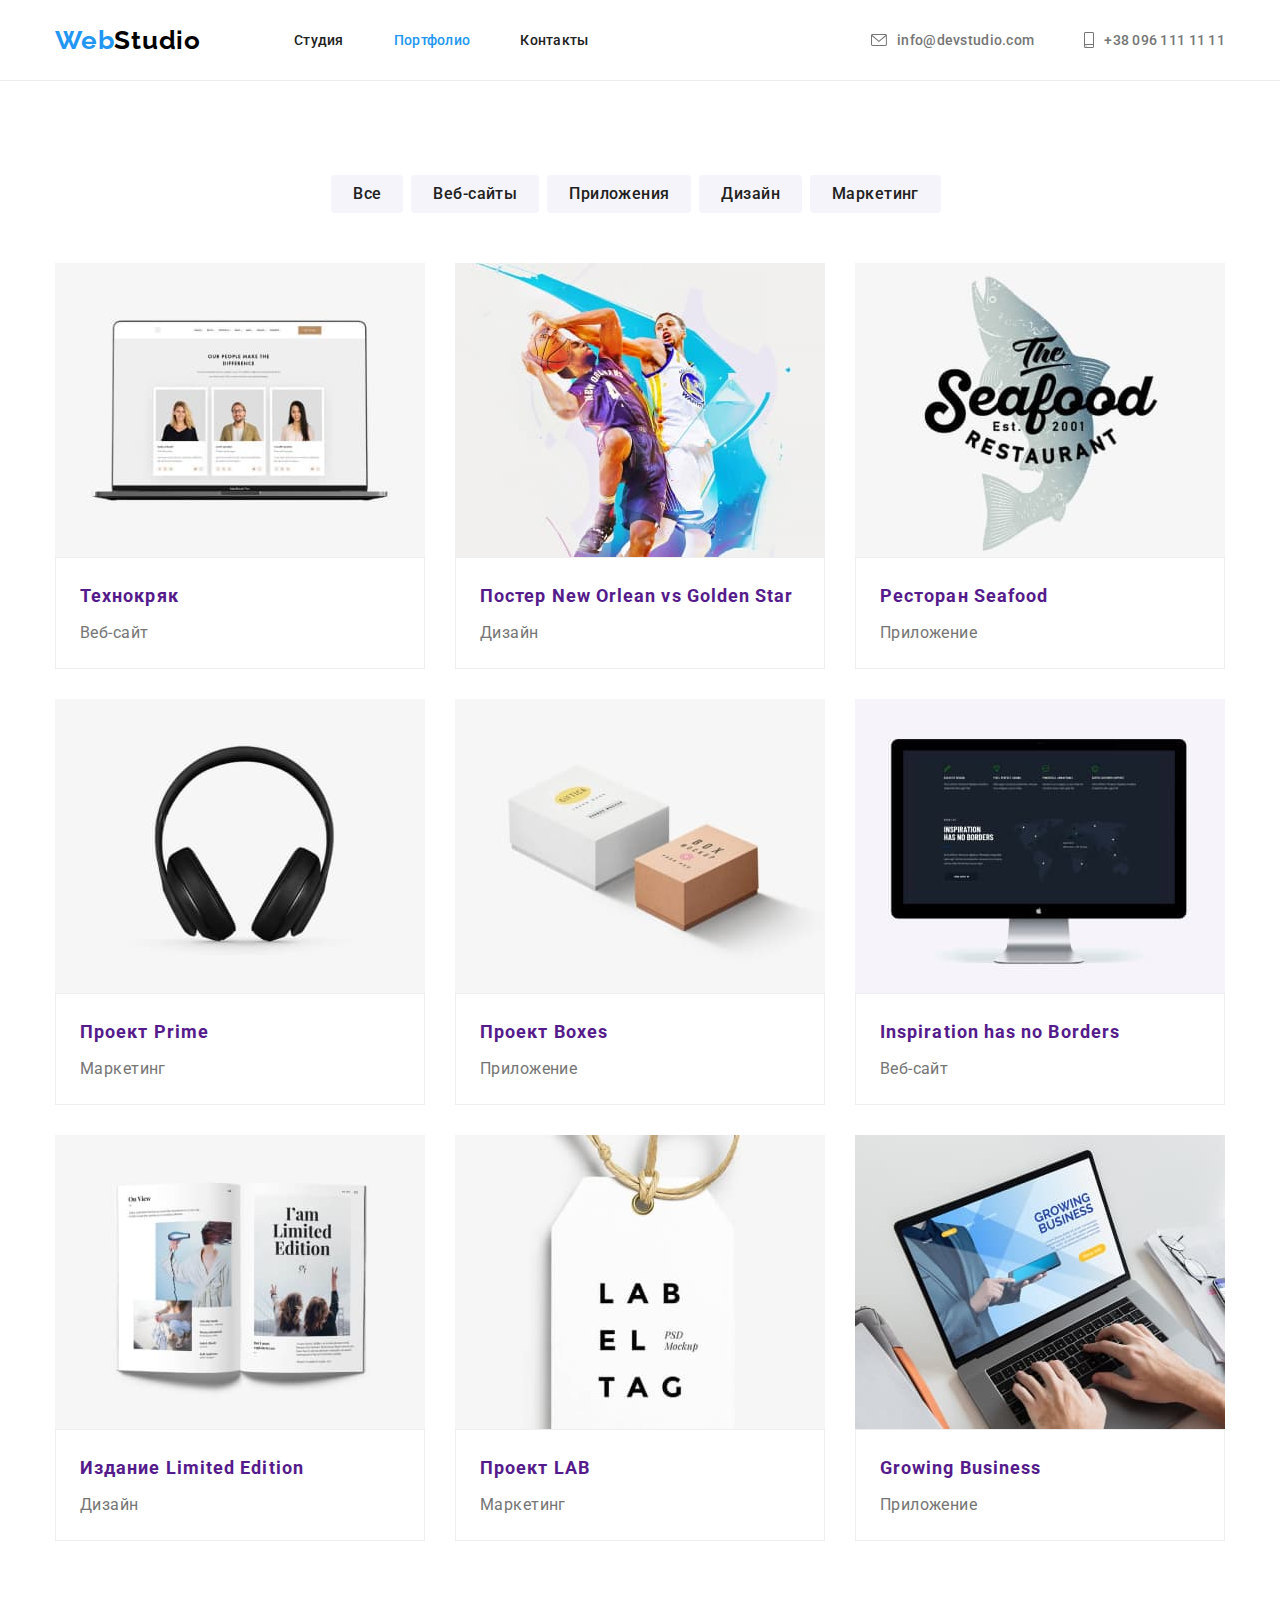
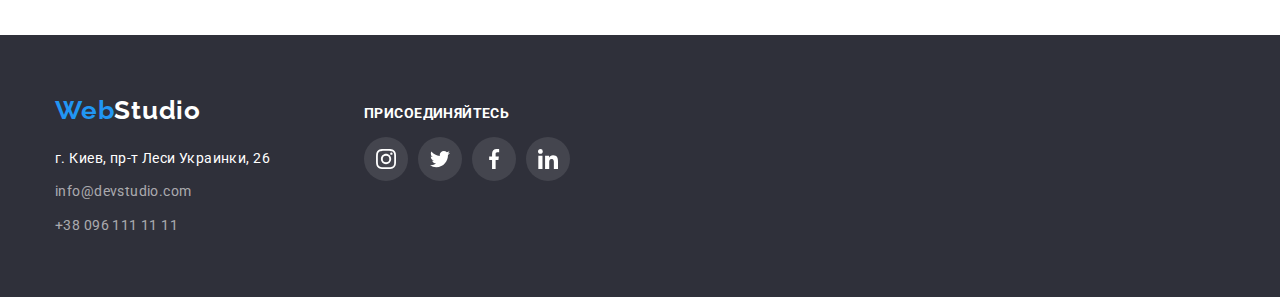
==== commit 27b58b1d: "mentor-fixes2" ====
--- a/portfolio.html
+++ b/portfolio.html
@@ -84,8 +84,8 @@
                     </ul>
             
                     <ul class="projects-list">
-                        <a href="" class="projects-list-link">
-                            <li class="projects-list-item item">
+                        <li class="projects-list-item item">
+                            <a href="" class="projects-list-link">
                                 <img class="no-gap"
                                 src="images/img-portfolio1.jpg"
                                 alt="фото Портфолио 1"
@@ -95,11 +95,11 @@
                                     <h3 class="description-title">Технокряк</h3>
                                     <p class="description-subtitle">Веб-сайт</p>
                                 </div>
-                            </li>
-                        </a>
-
-                        <a href="" class="projects-list-link">
-                            <li class="projects-list-item item">
+                            </a>
+                        </li>
+                    
+                        <li class="projects-list-item item">
+                            <a href="" class="projects-list-link">
                                 <img 
                                     class="no-gap" 
                                     src="images/img-portfolio2.jpg" 
@@ -113,11 +113,12 @@
                                     </h3>
                                     <p class="description-subtitle">Дизайн</p>
                                 </div>
-                            </li>
-                        </a>
-
-                        <a href="" class="projects-list-link">
-                            <li class="projects-list-item item">
+                            </a>
+                        </li>
+
+                        
+                        <li class="projects-list-item item">
+                            <a href="" class="projects-list-link">
                                 <img 
                                     class="no-gap" 
                                     src="images/img-portfolio3.jpg" 
@@ -130,11 +131,11 @@
                                     </h3>
                                     <p class="description-subtitle">Приложение</p>
                                 </div>
-                            </li>
-                        </a>
-
-                        <a href="" class="projects-list-link">
-                            <li class="projects-list-item item">
+                            </a>
+                        </li>
+                    
+                        <li class="projects-list-item item">                            
+                            <a href="" class="projects-list-link">
                                 <img 
                                     class="no-gap" 
                                     src="images/img-portfolio4.jpg" 
@@ -147,11 +148,12 @@
                                     </h3>
                                     <p class="description-subtitle">Маркетинг</p>
                                 </div>
-                            </li>
-                        </a>
-
-                        <a href="" class="projects-list-link">
-                            <li class="projects-list-item item">
+                            </a>
+                        </li>
+
+                        
+                        <li class="projects-list-item item">
+                            <a href="" class="projects-list-link">
                                 <img 
                                     class="no-gap" 
                                     src="images/img-portfolio5.jpg" 
@@ -164,11 +166,12 @@
                                     </h3>
                                     <p class="description-subtitle">Приложение</p>
                                 </div>
-                            </li>
-                        </a>
-
-                        <a href="" class="projects-list-link">
-                            <li class="projects-list-item item">
+                            </a>
+                        </li>
+                        
+                        
+                        <li class="projects-list-item item">
+                            <a href="" class="projects-list-link">
                                 <img 
                                     class="no-gap" 
                                     src="images/img-portfolio6.jpg" 
@@ -181,11 +184,12 @@
                                     </h3>
                                     <p class="description-subtitle">Веб-сайт</p>
                                 </div>
-                            </li>
-                        </a>
-
-                        <a href="" class="projects-list-link">
-                            <li class="projects-list-item item">
+                            </a>
+                        </li>
+
+                        
+                        <li class="projects-list-item item">
+                            <a href="" class="projects-list-link">
                                 <img 
                                     class="no-gap" 
                                     src="images/img-portfolio7.jpg" 
@@ -199,11 +203,12 @@
                                     </h3>
                                     <p class="description-subtitle">Дизайн</p>
                                 </div>
-                            </li>
-                        </a>
-
-                        <a href="" class="projects-list-link">
-                            <li class="projects-list-item item">
+                            </a>
+                        </li>
+
+                        
+                        <li class="projects-list-item item">
+                            <a href="" class="projects-list-link">
                                 <img 
                                     class="no-gap" 
                                     src="images/img-portfolio8.jpg" 
@@ -216,11 +221,11 @@
                                     </h3>
                                     <p class="description-subtitle">Маркетинг</p>
                                 </div>
-                            </li>
-                        </a>
-
-                        <a href="" class="projects-list-link">
-                            <li class="projects-list-item item">
+                            </a>
+                        </li>
+
+                        <li class="projects-list-item item">
+                            <a href="" class="projects-list-link">
                                 <img 
                                     class="no-gap" 
                                     src="images/img-portfolio9.jpg" 
@@ -233,8 +238,8 @@
                                     </h3>
                                     <p class="description-subtitle">Приложение</p>
                                 </div>
-                            </li>
-                        </a>
+                            </a>
+                        </li>
                     </ul>
                 </div>     
             </section>
--- a/css/styles.css
+++ b/css/styles.css
@@ -209,9 +209,9 @@
 
 .box-studio-list {
     display: flex;
+    align-items: center;
+    justify-content: center;
     margin: 0 0 30px 0;
-    padding: 25px 100px;
-    width: 270px;
     height: 120px;
     border-radius: 4px;
     background-color: rgba(245, 244, 250, 1);
@@ -306,12 +306,13 @@
 
 .clients-list {
     display: flex;
+    flex-wrap: wrap;
     justify-content: center;
     gap: 30px;
 }
 
 .clients-list-item {
-    width: calc(100% / 6);
+    width: calc(((100% - 30px * 5)) / 6);
     
 } 
 
@@ -494,10 +495,18 @@
     flex-wrap: wrap;
     margin: -15px;
 }
+
 .projects-list-item {
     margin: 15px;
     flex-basis: calc(100% / 3 - 30px);
 }
+
+.projects-list-link {
+    display: block;
+    width: 100%;
+    height: 100%;
+}
+
 .projects-list-link:hover {
     box-shadow: 0px 1px 3px rgba(0, 0, 0, 0.12), 0px 1px 1px rgba(0, 0, 0, 0.14),
     0px 2px 1px rgba(0, 0, 0, 0.2);
